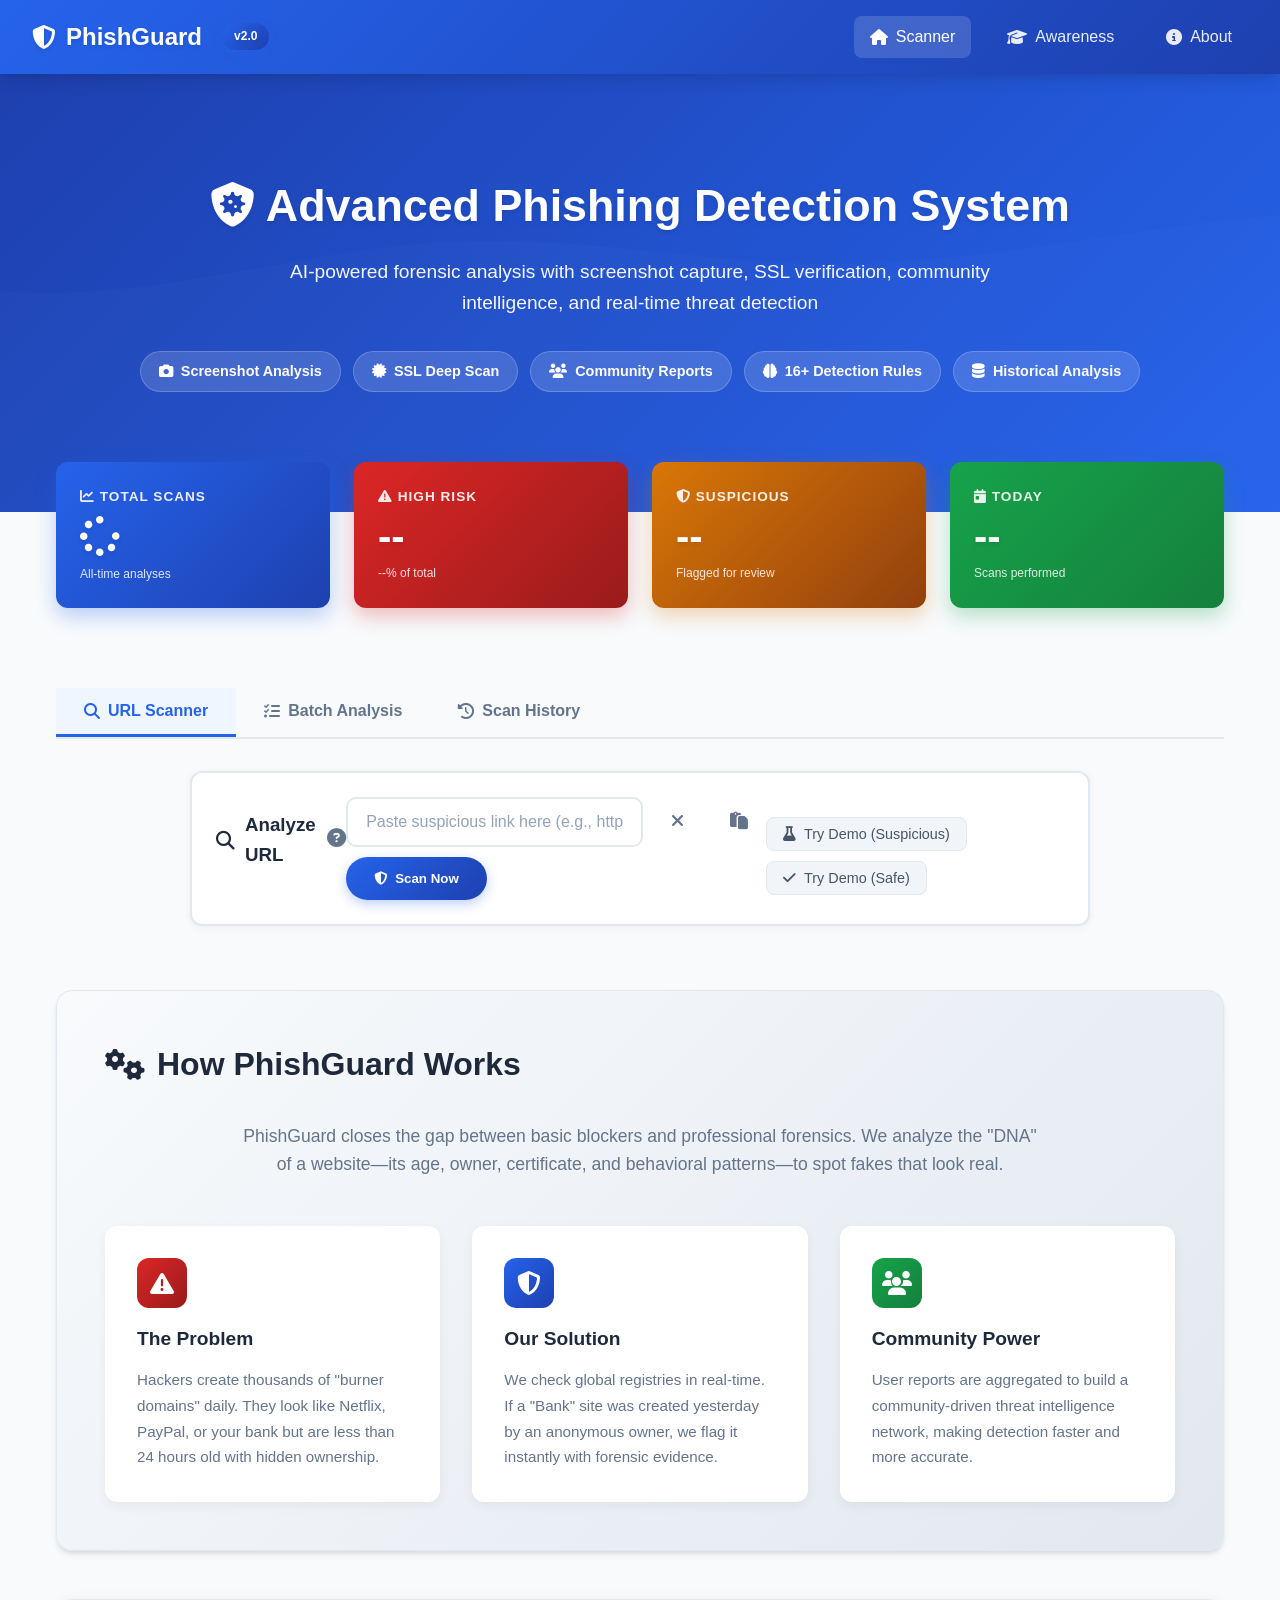
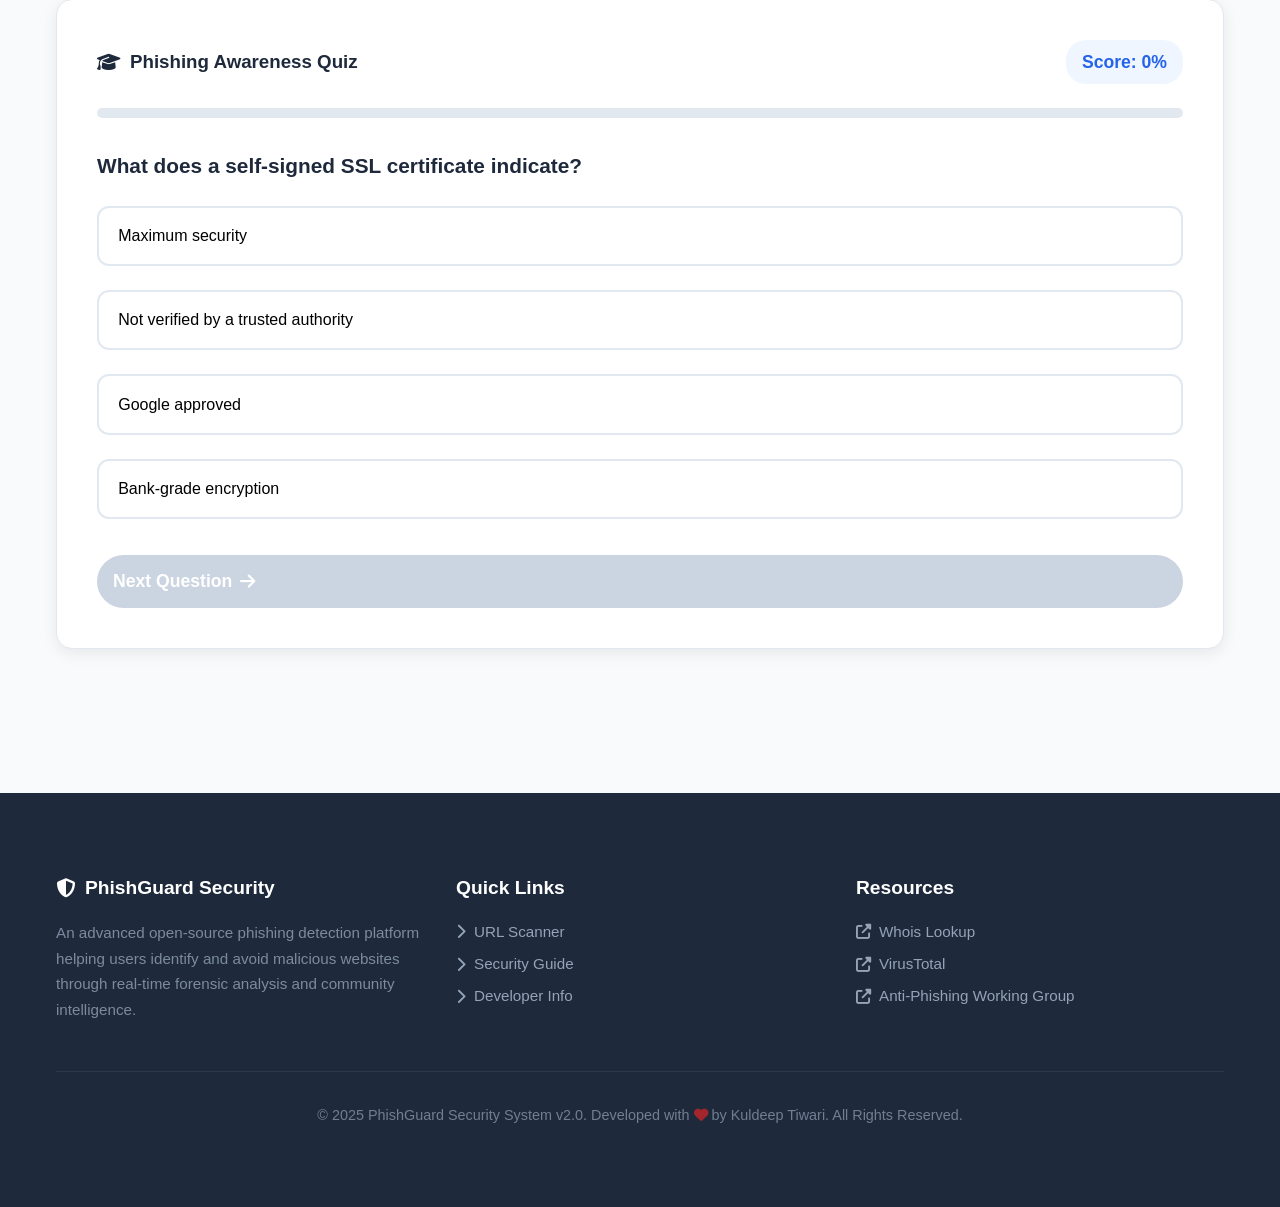
==== index.html @ d7ad83fe "Initial commit for Render deployment" ====
<!DOCTYPE html>
<html lang="en">
<head>
    <meta charset="UTF-8">
    <meta name="viewport" content="width=device-width, initial-scale=1.0">
    <title>PhishGuard - Advanced Phishing Detection System v2.0</title>
    <link rel="stylesheet" href="style.css">
    <link rel="stylesheet" href="https://cdnjs.cloudflare.com/ajax/libs/font-awesome/6.4.0/css/all.min.css">
    <style>
        /* Phase 2 Additional Styles */
        .version-badge {
            background: linear-gradient(135deg, #2563eb 0%, #1e40af 100%);
            color: white;
            padding: 4px 12px;
            border-radius: 20px;
            font-size: 0.75rem;
            font-weight: 600;
            margin-left: 10px;
            vertical-align: middle;
        }

        .stats-dashboard {
            display: grid;
            grid-template-columns: repeat(auto-fit, minmax(220px, 1fr));
            gap: 1.5rem;
            margin: -50px auto 3rem auto;
            max-width: 1200px;
            position: relative;
            z-index: 10;
        }

        .stat-card {
            background: linear-gradient(135deg, #2563eb 0%, #1e40af 100%);
            color: white;
            padding: 1.5rem;
            border-radius: 12px;
            box-shadow: 0 8px 20px rgba(37,99,235,0.3);
            transition: transform 0.3s ease, box-shadow 0.3s ease;
        }

        .stat-card:hover {
            transform: translateY(-5px);
            box-shadow: 0 12px 28px rgba(37,99,235,0.4);
        }

        .stat-card.danger {
            background: linear-gradient(135deg, #dc2626 0%, #991b1b 100%);
            box-shadow: 0 8px 20px rgba(220,38,38,0.3);
        }

        .stat-card.warning {
            background: linear-gradient(135deg, #d97706 0%, #92400e 100%);
            box-shadow: 0 8px 20px rgba(217,119,6,0.3);
        }

        .stat-card.success {
            background: linear-gradient(135deg, #16a34a 0%, #15803d 100%);
            box-shadow: 0 8px 20px rgba(22,163,74,0.3);
        }

        .stat-label {
            font-size: 0.85rem;
            opacity: 0.9;
            margin-bottom: 0.5rem;
            text-transform: uppercase;
            letter-spacing: 1px;
        }

        .stat-value {
            font-size: 2.5rem;
            font-weight: 800;
            line-height: 1;
            margin-bottom: 0.5rem;
        }

        .stat-subtitle {
            font-size: 0.75rem;
            opacity: 0.85;
        }

        .tabs-container {
            display: flex;
            gap: 0;
            margin-bottom: 2rem;
            border-bottom: 2px solid #e2e8f0;
            overflow-x: auto;
        }

        .tab-button {
            padding: 14px 28px;
            background: none;
            border: none;
            border-bottom: 3px solid transparent;
            color: #64748b;
            font-weight: 600;
            cursor: pointer;
            transition: all 0.2s ease;
            font-size: 1rem;
            white-space: nowrap;
        }

        .tab-button:hover {
            color: #2563eb;
            background: #f8fafc;
        }

        .tab-button.active {
            color: #2563eb;
            border-bottom-color: #2563eb;
            background: #eff6ff;
        }

        .tab-content {
            display: none;
            animation: fadeIn 0.3s ease;
        }

        .tab-content.active {
            display: block;
        }

        @keyframes fadeIn {
            from { opacity: 0; transform: translateY(10px); }
            to { opacity: 1; transform: translateY(0); }
        }

        .batch-section {
            background: #f8fafc;
            border: 2px dashed #cbd5e1;
            border-radius: 12px;
            padding: 2rem;
            margin-bottom: 2rem;
            transition: all 0.3s ease;
        }

        .batch-section:focus-within {
            border-color: #2563eb;
            background: white;
            box-shadow: 0 0 0 3px rgba(37,99,235,0.1);
        }

        .batch-textarea {
            width: 100%;
            min-height: 200px;
            padding: 15px;
            border: 1px solid #e2e8f0;
            border-radius: 8px;
            font-family: 'Courier New', monospace;
            font-size: 0.95rem;
            resize: vertical;
            transition: border-color 0.2s ease;
        }

        .batch-textarea:focus {
            outline: none;
            border-color: #2563eb;
        }

        .search-container {
            position: relative;
            margin-bottom: 1.5rem;
        }

        .search-icon {
            position: absolute;
            left: 18px;
            top: 50%;
            transform: translateY(-50%);
            color: #64748b;
            font-size: 1.1rem;
        }

        .search-input {
            width: 100%;
            padding: 14px 20px 14px 50px;
            border: 2px solid #e2e8f0;
            border-radius: 10px;
            font-size: 1rem;
            transition: all 0.2s ease;
        }

        .search-input:focus {
            outline: none;
            border-color: #2563eb;
            box-shadow: 0 0 0 3px rgba(37,99,235,0.1);
        }

        .feature-pills {
            display: flex;
            gap: 12px;
            flex-wrap: wrap;
            justify-content: center;
            margin: 1.5rem 0;
        }

        .feature-pill {
            background: rgba(255,255,255,0.15);
            backdrop-filter: blur(10px);
            color: white;
            padding: 8px 18px;
            border-radius: 25px;
            font-size: 0.9rem;
            font-weight: 600;
            display: flex;
            align-items: center;
            gap: 8px;
            transition: all 0.2s ease;
        }

        .feature-pill:hover {
            background: rgba(255,255,255,0.25);
            transform: translateY(-2px);
        }

        .quick-actions {
            display: flex;
            gap: 10px;
            flex-wrap: wrap;
            margin-top: 1rem;
        }

        .quick-action-btn {
            padding: 8px 16px;
            background: #f1f5f9;
            border: 1px solid #e2e8f0;
            border-radius: 8px;
            color: #475569;
            font-size: 0.9rem;
            cursor: pointer;
            transition: all 0.2s ease;
            display: flex;
            align-items: center;
            gap: 8px;
        }

        .quick-action-btn:hover {
            background: #e2e8f0;
            border-color: #cbd5e1;
            transform: translateY(-1px);
        }

        .history-filters {
            display: flex;
            gap: 10px;
            margin-bottom: 1.5rem;
            flex-wrap: wrap;
        }

        .filter-btn {
            padding: 8px 16px;
            background: white;
            border: 2px solid #e2e8f0;
            border-radius: 8px;
            color: #64748b;
            font-size: 0.9rem;
            font-weight: 600;
            cursor: pointer;
            transition: all 0.2s ease;
        }

        .filter-btn:hover {
            border-color: #2563eb;
            color: #2563eb;
        }

        .filter-btn.active {
            background: #2563eb;
            border-color: #2563eb;
            color: white;
        }

        .empty-state {
            text-align: center;
            padding: 4rem 2rem;
            color: #94a3b8;
        }

        .empty-state i {
            font-size: 4rem;
            margin-bottom: 1rem;
            opacity: 0.5;
        }

        .tooltip {
            position: relative;
            display: inline-block;
            cursor: help;
        }

        .tooltip .tooltiptext {
            visibility: hidden;
            background-color: #1e293b;
            color: white;
            text-align: center;
            border-radius: 8px;
            padding: 8px 12px;
            position: absolute;
            z-index: 1;
            bottom: 125%;
            left: 50%;
            transform: translateX(-50%);
            opacity: 0;
            transition: opacity 0.3s;
            font-size: 0.85rem;
            white-space: nowrap;
            box-shadow: 0 4px 12px rgba(0,0,0,0.15);
        }

        .tooltip:hover .tooltiptext {
            visibility: visible;
            opacity: 1;
        }

        @media (max-width: 768px) {
            .stats-dashboard {
                grid-template-columns: 1fr;
                margin-top: 0;
            }

            .tabs-container {
                gap: 0;
            }

            .tab-button {
                padding: 12px 16px;
                font-size: 0.9rem;
            }

            .stat-value {
                font-size: 2rem;
            }
        }
    </style>
</head>
<body>

    <!-- Navigation -->
    <nav class="navbar">
        <div class="logo">
            <i class="fas fa-shield-alt"></i> PhishGuard
            <span class="version-badge">v2.0</span>
        </div>
        <ul class="nav-links">
            <li><a href="#" class="active"><i class="fas fa-home"></i> Scanner</a></li>
            <li><a href="#awareness"><i class="fas fa-graduation-cap"></i> Awareness</a></li>
            <li><a href="#about"><i class="fas fa-info-circle"></i> About</a></li>
        </ul>
    </nav>

    <!-- Hero Section -->
    <header class="hero-section" style="background: linear-gradient(135deg, #1e40af 0%, #2563eb 100%); color: white; padding: 4rem 2rem; text-align: center;">
        <div class="container">
            <h1 style="font-size: 2.8rem; font-weight: 800; margin-bottom: 1rem; text-shadow: 0 2px 4px rgba(0,0,0,0.1);">
                <i class="fas fa-shield-virus"></i>
                Advanced Phishing Detection System
            </h1>
            <p style="font-size: 1.2rem; opacity: 0.95; margin-bottom: 2rem; max-width: 800px; margin-left: auto; margin-right: auto;">
                AI-powered forensic analysis with screenshot capture, SSL verification, 
                community intelligence, and real-time threat detection
            </p>
            
            <div class="feature-pills">
                <span class="feature-pill">
                    <i class="fas fa-camera"></i> Screenshot Analysis
                </span>
                <span class="feature-pill">
                    <i class="fas fa-certificate"></i> SSL Deep Scan
                </span>
                <span class="feature-pill">
                    <i class="fas fa-users"></i> Community Reports
                </span>
                <span class="feature-pill">
                    <i class="fas fa-brain"></i> 16+ Detection Rules
                </span>
                <span class="feature-pill">
                    <i class="fas fa-database"></i> Historical Analysis
                </span>
            </div>
        </div>
    </header>

    <!-- Statistics Dashboard -->
    <div class="stats-dashboard">
        <div class="stat-card">
            <div class="stat-label"><i class="fas fa-chart-line"></i> Total Scans</div>
            <div class="stat-value" id="totalScans">
                <i class="fas fa-spinner fa-spin"></i>
            </div>
            <div class="stat-subtitle">All-time analyses</div>
        </div>
        <div class="stat-card danger">
            <div class="stat-label"><i class="fas fa-exclamation-triangle"></i> High Risk</div>
            <div class="stat-value" id="highRiskCount">--</div>
            <div class="stat-subtitle" id="highRiskPercent">--% of total</div>
        </div>
        <div class="stat-card warning">
            <div class="stat-label"><i class="fas fa-shield-alt"></i> Suspicious</div>
            <div class="stat-value" id="suspiciousCount">--</div>
            <div class="stat-subtitle">Flagged for review</div>
        </div>
        <div class="stat-card success">
            <div class="stat-label"><i class="fas fa-calendar-day"></i> Today</div>
            <div class="stat-value" id="todayScans">--</div>
            <div class="stat-subtitle">Scans performed</div>
        </div>
    </div>

    <!-- Main Container -->
    <div class="container">

        <!-- Tabs Navigation -->
        <div class="tabs-container">
            <button class="tab-button active" onclick="switchTab('scanner')">
                <i class="fas fa-magnifying-glass"></i> URL Scanner
            </button>
            <button class="tab-button" onclick="switchTab('batch')">
                <i class="fas fa-list-check"></i> Batch Analysis
            </button>
            <button class="tab-button" onclick="switchTab('history')">
                <i class="fas fa-history"></i> Scan History
            </button>
        </div>

        <!-- Tab 1: URL Scanner -->
        <div id="scanner-tab" class="tab-content active">
            <div class="search-box" style="margin-bottom: 2rem; padding: 1.5rem; background: white; border-radius: 12px; box-shadow: 0 2px 8px rgba(0,0,0,0.05);">
                <div style="display: flex; justify-content: space-between; align-items: center; margin-bottom: 1rem;">
                    <h3 style="margin: 0; color: #1e293b; display: flex; align-items: center; gap: 10px;">
                        <i class="fas fa-search"></i> Analyze URL
                    </h3>
                    <div class="tooltip">
                        <i class="fas fa-question-circle" style="color: #64748b; font-size: 1.2rem;"></i>
                        <span class="tooltiptext">Enter any URL to check for phishing indicators</span>
                    </div>
                </div>

                <div style="display: flex; gap: 10px; align-items: stretch; flex-wrap: wrap;">
                    <input 
                        type="text" 
                        id="urlInput" 
                        placeholder="Paste suspicious link here (e.g., https://example.com)..." 
                        style="flex: 1; min-width: 250px; padding: 14px 18px; border: 2px solid #e2e8f0; border-radius: 10px; font-size: 1rem; transition: all 0.2s;"
                        onfocus="this.style.borderColor='#2563eb'; this.style.boxShadow='0 0 0 3px rgba(37,99,235,0.1)'"
                        onblur="this.style.borderColor='#e2e8f0'; this.style.boxShadow='none'"
                    >
                    <button class="icon-btn" onclick="clearInput()" title="Clear input" style="padding: 14px 18px;">
                        <i class="fas fa-times"></i>
                    </button>
                    <button class="icon-btn" onclick="pasteFromClipboard()" title="Paste from clipboard" style="padding: 14px 18px;">
                        <i class="fas fa-paste"></i>
                    </button>
                    <button class="primary-btn" onclick="analyzeURL()" style="padding: 14px 28px; font-weight: 600;">
                        <i class="fas fa-shield-alt"></i> Scan Now
                    </button>
                </div>

                <div class="quick-actions">
                    <button class="quick-action-btn" onclick="document.getElementById('urlInput').value='https://paypal-secure-login.com'; analyzeURL();">
                        <i class="fas fa-flask"></i> Try Demo (Suspicious)
                    </button>
                    <button class="quick-action-btn" onclick="document.getElementById('urlInput').value='https://google.com'; analyzeURL();">
                        <i class="fas fa-check"></i> Try Demo (Safe)
                    </button>
                </div>
            </div>

            <!-- Loading State -->
            <div id="loadingOverlay" class="hidden" style="text-align: center; margin: 3rem 0; padding: 3rem; background: #f8fafc; border-radius: 12px;">
                <i class="fas fa-spinner fa-spin" style="font-size: 3.5rem; color: #2563eb; margin-bottom: 1rem;"></i>
                <h3 style="color: #1e293b; margin-bottom: 0.5rem;">Running Forensic Analysis...</h3>
                <p style="color: #64748b;">Checking URL, SSL certificate, domain reputation, and more</p>
            </div>

            <!-- Results Container -->
            <div id="urlResults" class="hidden"></div>
        </div>

        <!-- Tab 2: Batch Analysis -->
        <div id="batch-tab" class="tab-content">
            <div class="batch-section">
                <h3 style="color: #1e293b; margin-bottom: 1rem; display: flex; align-items: center; gap: 10px;">
                    <i class="fas fa-list-check"></i> Batch URL Analysis
                    <span style="font-size: 0.8rem; color: #64748b; font-weight: normal;">(Max 10 URLs)</span>
                </h3>
                <p style="color: #64748b; margin-bottom: 1.5rem;">
                    Analyze multiple URLs at once. Enter one URL per line.
                </p>
                
                <textarea 
                    id="batchUrlInput" 
                    class="batch-textarea"
                    placeholder="Enter URLs, one per line:&#10;https://example1.com&#10;https://example2.com&#10;https://example3.com"
                ></textarea>

                <div style="display: flex; gap: 10px; margin-top: 1rem;">
                    <button class="primary-btn" id="analyzeBatchBtn" style="flex: 1;">
                        <i class="fas fa-rocket"></i> Analyze Batch
                    </button>
                    <button class="icon-btn" onclick="document.getElementById('batchUrlInput').value=''" style="padding: 14px 20px;">
                        <i class="fas fa-trash"></i>
                    </button>
                </div>
            </div>

            <!-- Batch Results -->
            <div id="batchResults" class="hidden"></div>
        </div>

        <!-- Tab 3: Scan History -->
        <div id="history-tab" class="tab-content">
            <section class="history-section">
                <div style="display: flex; justify-content: space-between; align-items: center; margin-bottom: 1.5rem; flex-wrap: wrap; gap: 1rem;">
                    <h3 style="margin: 0; color: #1e293b; display: flex; align-items: center; gap: 10px;">
                        <i class="fas fa-history"></i> Scan History
                    </h3>
                    <div class="search-container" style="flex: 1; max-width: 400px; margin: 0;">
                        <i class="fas fa-search search-icon"></i>
                        <input 
                            type="text" 
                            id="historySearch" 
                            class="search-input" 
                            placeholder="Search by URL or domain..."
                            onkeyup="if(event.key==='Enter') searchHistory()"
                        >
                    </div>
                </div>

                <div class="history-filters">
                    <button class="filter-btn active" onclick="filterHistory('all')">
                        <i class="fas fa-globe"></i> All
                    </button>
                    <button class="filter-btn" onclick="filterHistory('HIGH')">
                        <i class="fas fa-ban"></i> High Risk
                    </button>
                    <button class="filter-btn" onclick="filterHistory('SUSPICIOUS')">
                        <i class="fas fa-exclamation-triangle"></i> Suspicious
                    </button>
                    <button class="filter-btn" onclick="filterHistory('LOW')">
                        <i class="fas fa-check-circle"></i> Safe
                    </button>
                </div>

                <div class="table-wrapper">
                    <table style="width: 100%; border-collapse: collapse; background: white; border-radius: 12px; overflow: hidden; box-shadow: 0 2px 8px rgba(0,0,0,0.05);">
                        <thead>
                            <tr style="background: #f8fafc; text-align: left; color: #475569; border-bottom: 2px solid #e2e8f0;">
                                <th style="padding: 1rem; font-weight: 600; text-transform: uppercase; font-size: 0.85rem; letter-spacing: 0.5px;">
                                    <i class="fas fa-calendar"></i> Date
                                </th>
                                <th style="padding: 1rem; font-weight: 600; text-transform: uppercase; font-size: 0.85rem; letter-spacing: 0.5px;">
                                    <i class="fas fa-link"></i> Target URL
                                </th>
                                <th style="padding: 1rem; font-weight: 600; text-transform: uppercase; font-size: 0.85rem; letter-spacing: 0.5px;">
                                    <i class="fas fa-shield-alt"></i> Risk Level
                                </th>
                                <th style="padding: 1rem; font-weight: 600; text-transform: uppercase; font-size: 0.85rem; letter-spacing: 0.5px;">
                                    <i class="fas fa-chart-bar"></i> Score
                                </th>
                            </tr>
                        </thead>
                        <tbody id="historyTableBody">
                            <!-- Populated by JavaScript -->
                        </tbody>
                    </table>
                    <div id="noHistoryMessage" class="empty-state" style="display: none;">
                        <i class="fas fa-inbox"></i>
                        <h3 style="color: #64748b; margin-top: 1rem;">No scan history yet</h3>
                        <p>Start analyzing URLs to build your scan history</p>
                    </div>
                </div>
            </section>
        </div>

        <!-- How It Works Section -->
        <section class="project-info" id="awareness" style="margin-top: 4rem; padding: 3rem; background: linear-gradient(135deg, #f8fafc 0%, #e2e8f0 100%); border-radius: 16px;">
            <h2 style="text-align: center; color: #1e293b; margin-bottom: 2rem; font-size: 2rem;">
                <i class="fas fa-cogs"></i> How PhishGuard Works
            </h2>
            <p style="text-align: center; color: #64748b; max-width: 800px; margin: 0 auto 3rem auto; font-size: 1.1rem;">
                PhishGuard closes the gap between basic blockers and professional forensics.
                We analyze the "DNA" of a website—its age, owner, certificate, and behavioral patterns—to spot fakes that look real.
            </p>

            <div class="info-grid" style="display: grid; grid-template-columns: repeat(auto-fit, minmax(280px, 1fr)); gap: 2rem; text-align: left;">
                <div style="background: white; padding: 2rem; border-radius: 12px; box-shadow: 0 4px 12px rgba(0,0,0,0.05);">
                    <div style="width: 50px; height: 50px; background: linear-gradient(135deg, #dc2626 0%, #991b1b 100%); border-radius: 12px; display: flex; align-items: center; justify-content: center; margin-bottom: 1rem;">
                        <i class="fas fa-exclamation-triangle" style="color: white; font-size: 1.5rem;"></i>
                    </div>
                    <h4 style="color: #1e293b; margin-bottom: 0.75rem; font-size: 1.2rem;">The Problem</h4>
                    <p style="font-size: 0.95rem; color: #64748b; line-height: 1.7;">
                        Hackers create thousands of "burner domains" daily. They look like Netflix, PayPal, or your bank but are less than 24 hours old with hidden ownership.
                    </p>
                </div>

                <div style="background: white; padding: 2rem; border-radius: 12px; box-shadow: 0 4px 12px rgba(0,0,0,0.05);">
                    <div style="width: 50px; height: 50px; background: linear-gradient(135deg, #2563eb 0%, #1e40af 100%); border-radius: 12px; display: flex; align-items: center; justify-content: center; margin-bottom: 1rem;">
                        <i class="fas fa-shield-alt" style="color: white; font-size: 1.5rem;"></i>
                    </div>
                    <h4 style="color: #1e293b; margin-bottom: 0.75rem; font-size: 1.2rem;">Our Solution</h4>
                    <p style="font-size: 0.95rem; color: #64748b; line-height: 1.7;">
                        We check global registries in real-time. If a "Bank" site was created yesterday by an anonymous owner, we flag it instantly with forensic evidence.
                    </p>
                </div>

                <div style="background: white; padding: 2rem; border-radius: 12px; box-shadow: 0 4px 12px rgba(0,0,0,0.05);">
                    <div style="width: 50px; height: 50px; background: linear-gradient(135deg, #16a34a 0%, #15803d 100%); border-radius: 12px; display: flex; align-items: center; justify-content: center; margin-bottom: 1rem;">
                        <i class="fas fa-users" style="color: white; font-size: 1.5rem;"></i>
                    </div>
                    <h4 style="color: #1e293b; margin-bottom: 0.75rem; font-size: 1.2rem;">Community Power</h4>
                    <p style="font-size: 0.95rem; color: #64748b; line-height: 1.7;">
                        User reports are aggregated to build a community-driven threat intelligence network, making detection faster and more accurate.
                    </p>
                </div>
            </div>
        </section>

        <!-- Quiz Section -->
        <div id="quizContainer" class="quiz-section" style="margin-top: 3rem; background: white; padding: 2.5rem; border-radius: 16px; box-shadow: 0 4px 16px rgba(0,0,0,0.08);">
            <div style="display: flex; justify-content: space-between; align-items: center; margin-bottom: 1.5rem; flex-wrap: wrap; gap: 1rem;">
                <h3 style="margin: 0; color: #1e293b; display: flex; align-items: center; gap: 10px;">
                    <i class="fas fa-graduation-cap"></i> Phishing Awareness Quiz
                </h3>
                <span style="font-size: 1.1rem; font-weight: bold; color: #2563eb; padding: 8px 16px; background: #eff6ff; border-radius: 20px;">
                    Score: <span id="quizScore">0</span>%
                </span>
            </div>

            <div style="background: #e2e8f0; height: 10px; border-radius: 5px; margin-bottom: 2rem; overflow: hidden;">
                <div id="progressBar" style="width: 0%; height: 100%; background: linear-gradient(90deg, #2563eb 0%, #1e40af 100%); border-radius: 5px; transition: width 0.4s ease;"></div>
            </div>

            <h4 id="questionText" style="font-size: 1.3rem; margin-bottom: 1.5rem; color: #1e293b; line-height: 1.5;">Question loading...</h4>
            <div id="optionsContainer" style="display: flex; flex-direction: column; gap: 12px;"></div>
            
            <button id="nextBtn" class="primary-btn" onclick="nextQuestion()" disabled style="width: 100%; margin-top: 1.5rem; padding: 16px; font-size: 1.1rem; font-weight: 600;">
                Next Question <i class="fas fa-arrow-right"></i>
            </button>
        </div>

        <!-- Quiz Results -->
        <div id="quizResults" class="hidden quiz-section" style="text-align: center; padding: 4rem 2rem; margin-top: 3rem; background: white; border-radius: 16px; box-shadow: 0 4px 16px rgba(0,0,0,0.08);">
            <i class="fas fa-trophy" style="font-size: 5rem; color: #ca8a04; margin-bottom: 1.5rem; animation: bounce 1s;"></i>
            <h2 style="margin-bottom: 1rem; color: #1e293b; font-size: 2rem;">Assessment Complete!</h2>
            <p id="scoreMessage" style="color: #64748b; font-size: 1.2rem; margin-bottom: 2rem; max-width: 600px; margin-left: auto; margin-right: auto;"></p>
            <h1 style="font-size: 4rem; font-weight: 800; color: #2563eb; margin-bottom: 2rem;">
                <span id="scoreDisplay">0%</span>
            </h1>
            <button class="primary-btn" onclick="restartQuiz()" style="padding: 16px 32px; font-size: 1.1rem;">
                <i class="fas fa-redo"></i> Retake Quiz
            </button>
        </div>

    </div>

    <!-- Footer -->
    <footer class="main-footer" id="about" style="margin-top: 5rem; background: #1e293b; color: white; padding: 3rem 0;">
        <div class="container">
            <div class="footer-content" style="display: grid; grid-template-columns: repeat(auto-fit, minmax(250px, 1fr)); gap: 2rem; margin-bottom: 2rem;">
                <div class="footer-col">
                    <h3 style="margin-bottom: 1rem; display: flex; align-items: center; gap: 10px;">
                        <i class="fas fa-shield-alt"></i> PhishGuard Security
                    </h3>
                    <p style="color: #94a3b8; line-height: 1.7;">
                        An advanced open-source phishing detection platform helping users identify and avoid malicious websites through real-time forensic analysis and community intelligence.
                    </p>
                </div>
                <div class="footer-col">
                    <h3 style="margin-bottom: 1rem;">Quick Links</h3>
                    <ul class="footer-links" style="list-style: none; padding: 0;">
                        <li style="margin-bottom: 0.5rem;"><a href="#" style="color: #94a3b8; text-decoration: none;"><i class="fas fa-chevron-right"></i> URL Scanner</a></li>
                        <li style="margin-bottom: 0.5rem;"><a href="#awareness" style="color: #94a3b8; text-decoration: none;"><i class="fas fa-chevron-right"></i> Security Guide</a></li>
                        <li style="margin-bottom: 0.5rem;"><a href="#about" style="color: #94a3b8; text-decoration: none;"><i class="fas fa-chevron-right"></i> Developer Info</a></li>
                    </ul>
                </div>
                <div class="footer-col">
                    <h3 style="margin-bottom: 1rem;">Resources</h3>
                    <ul class="footer-links" style="list-style: none; padding: 0;">
                        <li style="margin-bottom: 0.5rem;"><a href="https://whois.whoisxmlapi.com/" target="_blank" style="color: #94a3b8; text-decoration: none;"><i class="fas fa-external-link-alt"></i> Whois Lookup</a></li>
                        <li style="margin-bottom: 0.5rem;"><a href="https://www.virustotal.com/" target="_blank" style="color: #94a3b8; text-decoration: none;"><i class="fas fa-external-link-alt"></i> VirusTotal</a></li>
                        <li style="margin-bottom: 0.5rem;"><a href="https://apwg.org/" target="_blank" style="color: #94a3b8; text-decoration: none;"><i class="fas fa-external-link-alt"></i> Anti-Phishing Working Group</a></li>
                    </ul>
                </div>
            </div>
            <div class="footer-bottom" style="padding-top: 2rem; border-top: 1px solid #334155; text-align: center; color: #94a3b8;">
                <p>&copy; 2025 PhishGuard Security System v2.0. Developed with <i class="fas fa-heart" style="color: #dc2626;"></i> by Kuldeep Tiwari. All Rights Reserved.</p>
            </div>
        </div>
    </footer>

    <script src="script.js"></script>
    <script>
        // Tab switching function
        function switchTab(tabName) {
            // Hide all tabs
            document.querySelectorAll('.tab-content').forEach(tab => {
                tab.classList.remove('active');
            });
            
            // Remove active class from all buttons
            document.querySelectorAll('.tab-button').forEach(btn => {
                btn.classList.remove('active');
            });
            
            // Show selected tab
            document.getElementById(tabName + '-tab').classList.add('active');
            
            // Add active class to clicked button
            event.target.closest('.tab-button').classList.add('active');
        }

        // Filter history function
        function filterHistory(level) {
            // Update button states
            document.querySelectorAll('.filter-btn').forEach(btn => {
                btn.classList.remove('active');
            });
            event.target.classList.add('active');
            
            // Reload history with filter
            if (level === 'all') {
                loadHistory();
            } else {
                loadHistoryFiltered(level);
            }
        }

        async function loadHistoryFiltered(riskLevel) {
            try {
                const response = await fetch(`/api/history?risk_level=${riskLevel}&limit=20`);
                if (!response.ok) return;
                
                const history = await response.json();
                const tbody = document.getElementById('historyTableBody');
                const noMsg = document.getElementById('noHistoryMessage');
                
                if(!tbody) return;
                tbody.innerHTML = '';
                
                if (!history || history.length === 0) { 
                    if(noMsg) noMsg.style.display = 'block'; 
                    return; 
                }
                
                if(noMsg) noMsg.style.display = 'none';
                
                history.forEach(entry => {
                    const row = document.createElement('tr');
                    row.style.cursor = 'pointer';
                    row.style.transition = 'background 0.2s';
                    row.onmouseover = () => row.style.background = '#f8fafc';
                    row.onmouseout = () => row.style.background = 'white';
                    
                    const theme = getTheme(entry.risk_level);
                    const safeUrl = (entry.url || 'Unknown').substring(0, 40);
                    
                    row.innerHTML = `
                        <td style="padding:1rem; border-bottom:1px solid #e2e8f0;">
                            <div style="font-size:0.85rem; color:#64748b;">${entry.date}</div>
                        </td>
                        <td style="padding:1rem; border-bottom:1px solid #e2e8f0;">
                            <div style="color:#2563eb; font-weight:500;">${safeUrl}...</div>
                            <div style="font-size:0.8rem; color:#64748b; margin-top:0.25rem;">${entry.context || ''}</div>
                        </td>
                        <td style="padding:1rem; border-bottom:1px solid #e2e8f0;">
                            <span style="background:${theme.bg}; color:${theme.color}; padding:4px 12px; border-radius:20px; font-size:0.85rem; font-weight:600; white-space:nowrap;">
                                ${entry.risk_level}
                            </span>
                        </td>
                        <td style="padding:1rem; border-bottom:1px solid #e2e8f0;">
                            <div style="display:flex; align-items:center; gap:0.5rem;">
                                <div style="flex:1; background:#f1f5f9; border-radius:10px; height:8px; overflow:hidden;">
                                    <div style="background:${theme.color}; height:100%; width:${entry.risk_score}%; transition:width 0.3s;"></div>
                                </div>
                                <span style="font-weight:600; color:#1e293b; min-width:40px;">${entry.risk_score}</span>
                            </div>
                        </td>
                    `;
                    
                    row.onclick = () => viewScanDetails(entry.id || entry.history_id);
                    tbody.appendChild(row);
                });
            } catch(e) { 
                console.error("History Filter Error", e); 
            }
        }

        // Load stats on page load
        async function loadStatisticsDisplay() {
            try {
                const response = await fetch('/api/stats');
                if (!response.ok) return;
                
                const stats = await response.json();
                
                document.getElementById('totalScans').textContent = stats.total_scans || 0;
                document.getElementById('highRiskCount').textContent = stats.by_risk_level?.HIGH || 0;
                document.getElementById('highRiskPercent').textContent = `${stats.high_risk_percentage || 0}% of total`;
                document.getElementById('suspiciousCount').textContent = stats.by_risk_level?.SUSPICIOUS || 0;
                document.getElementById('todayScans').textContent = stats.today_scans || 0;
                
            } catch (error) {
                console.error('Stats loading error:', error);
            }
        }

        // Load stats when page loads
        document.addEventListener('DOMContentLoaded', function() {
            loadStatisticsDisplay();
        });
    </script>
</body>
</html>
---- style.css ----
/* --- RESET & VARIABLES --- */
:root {
    --primary-color: #2563eb;       /* Royal Blue */
    --primary-dark: #1e40af;
    --secondary-color: #10b981;     /* Green (Safe) */
    --danger-color: #ef4444;        /* Red (Risk) */
    --warning-color: #f59e0b;       /* Orange (Medium) */
    --text-dark: #1e293b;
    --text-light: #64748b;
    --bg-light: #f8fafc;
    --white: #ffffff;
    --shadow: 0 4px 6px -1px rgba(0, 0, 0, 0.1), 0 2px 4px -1px rgba(0, 0, 0, 0.06);
    --shadow-lg: 0 10px 15px -3px rgba(0, 0, 0, 0.1), 0 4px 6px -2px rgba(0, 0, 0, 0.05);
    --shadow-xl: 0 20px 25px -5px rgba(0, 0, 0, 0.1), 0 10px 10px -5px rgba(0, 0, 0, 0.04);
}

* {
    margin: 0;
    padding: 0;
    box-sizing: border-box;
    font-family: 'Segoe UI', Tahoma, Geneva, Verdana, sans-serif;
}

body {
    background-color: var(--bg-light);
    color: var(--text-dark);
    line-height: 1.6;
    overflow-x: hidden;
}

.container {
    max-width: 1200px;
    margin: 0 auto;
    padding: 2rem 1rem;
}

.hidden {
    display: none !important;
}

/* --- ANIMATIONS --- */
@keyframes fadeIn {
    from {
        opacity: 0;
        transform: translateY(20px);
    }
    to {
        opacity: 1;
        transform: translateY(0);
    }
}

@keyframes slideIn {
    from {
        transform: translateX(100%);
        opacity: 0;
    }
    to {
        transform: translateX(0);
        opacity: 1;
    }
}

@keyframes slideOut {
    from {
        transform: translateX(0);
        opacity: 1;
    }
    to {
        transform: translateX(100%);
        opacity: 0;
    }
}

@keyframes bounce {
    0%, 20%, 50%, 80%, 100% {
        transform: translateY(0);
    }
    40% {
        transform: translateY(-20px);
    }
    60% {
        transform: translateY(-10px);
    }
}

@keyframes pulse {
    0%, 100% {
        opacity: 1;
    }
    50% {
        opacity: 0.5;
    }
}

@keyframes spin {
    0% {
        transform: rotate(0deg);
    }
    100% {
        transform: rotate(360deg);
    }
}

/* --- NAVBAR --- */
.navbar {
    background: linear-gradient(135deg, var(--primary-color) 0%, var(--primary-dark) 100%);
    color: var(--white);
    padding: 1rem 2rem;
    display: flex;
    justify-content: space-between;
    align-items: center;
    box-shadow: var(--shadow-lg);
    position: sticky;
    top: 0;
    z-index: 1000;
    backdrop-filter: blur(10px);
}

.navbar .logo {
    font-size: 1.5rem;
    font-weight: bold;
    display: flex;
    align-items: center;
    gap: 10px;
    text-shadow: 0 2px 4px rgba(0, 0, 0, 0.1);
}

.nav-links {
    list-style: none;
    display: flex;
    gap: 20px;
}

.nav-links a {
    color: rgba(255, 255, 255, 0.9);
    text-decoration: none;
    font-weight: 500;
    transition: all 0.3s ease;
    padding: 8px 16px;
    border-radius: 8px;
    display: flex;
    align-items: center;
    gap: 8px;
}

.nav-links a:hover, .nav-links a.active {
    color: var(--white);
    background: rgba(255, 255, 255, 0.15);
}

/* --- HERO SECTION --- */
.hero-section {
    text-align: center;
    padding: 4rem 2rem;
    background: linear-gradient(135deg, #1e40af 0%, #2563eb 100%);
    color: white;
    position: relative;
    overflow: hidden;
}

.hero-section::before {
    content: '';
    position: absolute;
    top: 0;
    left: 0;
    right: 0;
    bottom: 0;
    background: url('data:image/svg+xml,<svg xmlns="http://www.w3.org/2000/svg" viewBox="0 0 1440 320"><path fill="rgba(255,255,255,0.05)" d="M0,96L48,112C96,128,192,160,288,160C384,160,480,128,576,122.7C672,117,768,139,864,138.7C960,139,1056,117,1152,106.7C1248,96,1344,96,1392,96L1440,96L1440,320L1392,320C1344,320,1248,320,1152,320C1056,320,960,320,864,320C768,320,672,320,576,320C480,320,384,320,288,320C192,320,96,320,48,320L0,320Z"></path></svg>') no-repeat bottom;
    background-size: cover;
    opacity: 0.3;
}

.hero-section > * {
    position: relative;
    z-index: 1;
}

.hero-section h1 {
    font-size: 2.8rem;
    margin-bottom: 1rem;
    text-shadow: 0 2px 8px rgba(0, 0, 0, 0.2);
    animation: fadeIn 0.8s ease;
}

.small-hero {
    padding: 2rem 1rem;
}

/* --- SEARCH BOX --- */
.search-box {
    background: var(--white);
    padding: 12px;
    border-radius: 50px;
    box-shadow: var(--shadow-lg);
    display: flex;
    align-items: center;
    max-width: 900px;
    margin: 0 auto 2rem auto;
    border: 2px solid #e2e8f0;
    transition: all 0.3s ease;
}

.search-box:focus-within {
    border-color: var(--primary-color);
    box-shadow: 0 0 0 4px rgba(37, 99, 235, 0.1), var(--shadow-lg);
}

.search-box input {
    flex: 1;
    border: none;
    padding: 12px 20px;
    font-size: 1rem;
    outline: none;
    border-radius: 50px;
    background: transparent;
}

.search-box input::placeholder {
    color: #94a3b8;
}

.icon-btn {
    background: none;
    border: none;
    color: var(--text-light);
    cursor: pointer;
    font-size: 1.1rem;
    padding: 10px;
    transition: all 0.3s ease;
    border-radius: 50%;
}

.icon-btn:hover {
    color: var(--primary-color);
    background: #f1f5f9;
    transform: scale(1.1);
}

.primary-btn {
    background: linear-gradient(135deg, var(--primary-color) 0%, var(--primary-dark) 100%);
    color: var(--white);
    border: none;
    padding: 12px 28px;
    border-radius: 30px;
    font-weight: 600;
    cursor: pointer;
    transition: all 0.3s ease;
    white-space: nowrap;
    box-shadow: 0 4px 12px rgba(37, 99, 235, 0.3);
    display: inline-flex;
    align-items: center;
    gap: 8px;
}

.primary-btn:hover {
    background: linear-gradient(135deg, var(--primary-dark) 0%, #1e3a8a 100%);
    transform: translateY(-2px);
    box-shadow: 0 6px 16px rgba(37, 99, 235, 0.4);
}

.primary-btn:active {
    transform: translateY(0);
}

.primary-btn:disabled {
    background: #cbd5e1;
    cursor: not-allowed;
    box-shadow: none;
    transform: none;
}

/* --- CONTENT CARDS --- */
.content-card, .project-info, .history-section, .quiz-section {
    background: var(--white);
    padding: 2.5rem;
    border-radius: 16px;
    box-shadow: var(--shadow);
    border: 1px solid #e2e8f0;
    margin-bottom: 2rem;
    animation: fadeIn 0.5s ease;
    transition: all 0.3s ease;
}

.content-card:hover {
    box-shadow: var(--shadow-lg);
    transform: translateY(-2px);
}

.project-info h2, .content-card h2 {
    color: var(--text-dark);
    margin-bottom: 1rem;
    font-size: 1.8rem;
    display: flex;
    align-items: center;
    gap: 12px;
    font-weight: 700;
}

/* --- STATISTICS CARDS --- */
.stats-dashboard {
    display: grid;
    grid-template-columns: repeat(auto-fit, minmax(220px, 1fr));
    gap: 1.5rem;
    margin: -50px auto 3rem auto;
    max-width: 1200px;
    position: relative;
    z-index: 10;
    padding: 0 1rem;
}

.stat-card {
    background: linear-gradient(135deg, var(--primary-color) 0%, var(--primary-dark) 100%);
    color: white;
    padding: 1.5rem;
    border-radius: 16px;
    box-shadow: 0 8px 20px rgba(37, 99, 235, 0.3);
    transition: all 0.3s ease;
    animation: fadeIn 0.6s ease;
}

.stat-card:hover {
    transform: translateY(-8px);
    box-shadow: 0 12px 28px rgba(37, 99, 235, 0.4);
}

.stat-card.danger {
    background: linear-gradient(135deg, #dc2626 0%, #991b1b 100%);
    box-shadow: 0 8px 20px rgba(220, 38, 38, 0.3);
}

.stat-card.danger:hover {
    box-shadow: 0 12px 28px rgba(220, 38, 38, 0.4);
}

.stat-card.warning {
    background: linear-gradient(135deg, #d97706 0%, #92400e 100%);
    box-shadow: 0 8px 20px rgba(217, 119, 6, 0.3);
}

.stat-card.warning:hover {
    box-shadow: 0 12px 28px rgba(217, 119, 6, 0.4);
}

.stat-card.success {
    background: linear-gradient(135deg, #16a34a 0%, #15803d 100%);
    box-shadow: 0 8px 20px rgba(22, 163, 74, 0.3);
}

.stat-card.success:hover {
    box-shadow: 0 12px 28px rgba(22, 163, 74, 0.4);
}

.stat-label {
    font-size: 0.85rem;
    opacity: 0.9;
    margin-bottom: 0.5rem;
    text-transform: uppercase;
    letter-spacing: 1px;
    font-weight: 600;
}

.stat-value {
    font-size: 2.5rem;
    font-weight: 800;
    line-height: 1;
    margin-bottom: 0.5rem;
    text-shadow: 0 2px 4px rgba(0, 0, 0, 0.1);
}

.stat-subtitle {
    font-size: 0.75rem;
    opacity: 0.85;
}

/* --- TABS --- */
.tabs-container {
    display: flex;
    gap: 0;
    margin-bottom: 2rem;
    border-bottom: 2px solid #e2e8f0;
    overflow-x: auto;
    scrollbar-width: none;
}

.tabs-container::-webkit-scrollbar {
    display: none;
}

.tab-button {
    padding: 14px 28px;
    background: none;
    border: none;
    border-bottom: 3px solid transparent;
    color: #64748b;
    font-weight: 600;
    cursor: pointer;
    transition: all 0.2s ease;
    font-size: 1rem;
    white-space: nowrap;
    display: flex;
    align-items: center;
    gap: 8px;
}

.tab-button:hover {
    color: var(--primary-color);
    background: #f8fafc;
}

.tab-button.active {
    color: var(--primary-color);
    border-bottom-color: var(--primary-color);
    background: #eff6ff;
}

.tab-content {
    display: none;
    animation: fadeIn 0.3s ease;
}

.tab-content.active {
    display: block;
}

/* --- BATCH ANALYSIS --- */
.batch-section {
    background: #f8fafc;
    border: 2px dashed #cbd5e1;
    border-radius: 16px;
    padding: 2rem;
    margin-bottom: 2rem;
    transition: all 0.3s ease;
}

.batch-section:focus-within {
    border-color: var(--primary-color);
    background: white;
    box-shadow: 0 0 0 4px rgba(37, 99, 235, 0.1);
}

.batch-textarea {
    width: 100%;
    min-height: 200px;
    padding: 16px;
    border: 1px solid #e2e8f0;
    border-radius: 12px;
    font-family: 'Courier New', monospace;
    font-size: 0.95rem;
    resize: vertical;
    transition: all 0.2s ease;
    background: white;
}

.batch-textarea:focus {
    outline: none;
    border-color: var(--primary-color);
    box-shadow: 0 0 0 3px rgba(37, 99, 235, 0.1);
}

/* --- SEARCH & FILTERS --- */
.search-container {
    position: relative;
    margin-bottom: 1.5rem;
}

.search-icon {
    position: absolute;
    left: 18px;
    top: 50%;
    transform: translateY(-50%);
    color: #64748b;
    font-size: 1.1rem;
    pointer-events: none;
}

.search-input {
    width: 100%;
    padding: 14px 20px 14px 50px;
    border: 2px solid #e2e8f0;
    border-radius: 12px;
    font-size: 1rem;
    transition: all 0.2s ease;
}

.search-input:focus {
    outline: none;
    border-color: var(--primary-color);
    box-shadow: 0 0 0 3px rgba(37, 99, 235, 0.1);
}

.history-filters {
    display: flex;
    gap: 10px;
    margin-bottom: 1.5rem;
    flex-wrap: wrap;
}

.filter-btn {
    padding: 10px 18px;
    background: white;
    border: 2px solid #e2e8f0;
    border-radius: 10px;
    color: #64748b;
    font-size: 0.9rem;
    font-weight: 600;
    cursor: pointer;
    transition: all 0.2s ease;
    display: flex;
    align-items: center;
    gap: 8px;
}

.filter-btn:hover {
    border-color: var(--primary-color);
    color: var(--primary-color);
    background: #eff6ff;
}

.filter-btn.active {
    background: var(--primary-color);
    border-color: var(--primary-color);
    color: white;
    box-shadow: 0 4px 12px rgba(37, 99, 235, 0.3);
}

/* --- QUICK ACTIONS --- */
.quick-actions {
    display: flex;
    gap: 10px;
    flex-wrap: wrap;
    margin-top: 1rem;
}

.quick-action-btn {
    padding: 8px 16px;
    background: #f1f5f9;
    border: 1px solid #e2e8f0;
    border-radius: 10px;
    color: #475569;
    font-size: 0.9rem;
    cursor: pointer;
    transition: all 0.2s ease;
    display: flex;
    align-items: center;
    gap: 8px;
    font-weight: 500;
}

.quick-action-btn:hover {
    background: #e2e8f0;
    border-color: #cbd5e1;
    transform: translateY(-2px);
    box-shadow: 0 2px 8px rgba(0, 0, 0, 0.1);
}

/* --- INFO GRID (How It Works) --- */
.info-grid {
    display: grid;
    grid-template-columns: repeat(auto-fit, minmax(280px, 1fr));
    gap: 2rem;
    margin-top: 2rem;
}

.info-card {
    padding: 2rem;
    border-radius: 16px;
    background: white;
    border: 1px solid #e2e8f0;
    transition: all 0.3s ease;
    box-shadow: 0 2px 8px rgba(0, 0, 0, 0.05);
}

.info-card:hover {
    transform: translateY(-8px);
    box-shadow: var(--shadow-xl);
    border-color: var(--primary-color);
}

.info-card h4 {
    margin-bottom: 0.75rem;
    color: var(--text-dark);
    font-size: 1.2rem;
    font-weight: 700;
}

.icon-box {
    font-size: 2.5rem;
    color: var(--primary-color);
    margin-bottom: 1rem;
}

/* --- FEATURE PILLS --- */
.feature-pills {
    display: flex;
    gap: 12px;
    flex-wrap: wrap;
    justify-content: center;
    margin: 1.5rem 0;
}

.feature-pill {
    background: rgba(255, 255, 255, 0.15);
    backdrop-filter: blur(10px);
    color: white;
    padding: 8px 18px;
    border-radius: 25px;
    font-size: 0.9rem;
    font-weight: 600;
    display: flex;
    align-items: center;
    gap: 8px;
    transition: all 0.2s ease;
    border: 1px solid rgba(255, 255, 255, 0.2);
}

.feature-pill:hover {
    background: rgba(255, 255, 255, 0.25);
    transform: translateY(-2px);
    box-shadow: 0 4px 12px rgba(0, 0, 0, 0.15);
}

/* --- RECENT SCANS TABLE --- */
.table-wrapper {
    overflow-x: auto;
    margin-top: 1.5rem;
    border-radius: 12px;
    box-shadow: 0 2px 8px rgba(0, 0, 0, 0.05);
}

table {
    width: 100%;
    border-collapse: collapse;
    background: white;
}

th {
    text-align: left;
    padding: 1rem;
    background: #f8fafc;
    color: #475569;
    font-size: 0.85rem;
    text-transform: uppercase;
    font-weight: 600;
    letter-spacing: 0.5px;
    border-bottom: 2px solid #e2e8f0;
}

td {
    padding: 1rem;
    border-bottom: 1px solid #e2e8f0;
    color: var(--text-dark);
    transition: background 0.2s ease;
}

tr:hover td {
    background: #f8fafc;
}

tr:last-child td {
    border-bottom: none;
}

/* --- EMPTY STATES --- */
.empty-state {
    text-align: center;
    padding: 4rem 2rem;
    color: #94a3b8;
}

.empty-state i {
    font-size: 4rem;
    margin-bottom: 1rem;
    opacity: 0.5;
}

.empty-state h3 {
    color: #64748b;
    margin-bottom: 0.5rem;
}

/* --- QUIZ SECTION --- */
.option-button {
    display: block;
    width: 100%;
    padding: 1.2rem;
    margin-bottom: 0.75rem;
    border: 2px solid #e2e8f0;
    background: var(--white);
    border-radius: 12px;
    cursor: pointer;
    text-align: left;
    font-size: 1rem;
    transition: all 0.2s ease;
    font-weight: 500;
}

.option-button:hover {
    background: #f8fafc;
    border-color: var(--primary-color);
    transform: translateX(5px);
    box-shadow: 0 4px 12px rgba(37, 99, 235, 0.1);
}

.option-button.selected {
    background: #eff6ff;
    border-color: var(--primary-color);
    color: var(--primary-color);
    font-weight: 600;
    box-shadow: 0 4px 12px rgba(37, 99, 235, 0.2);
}

/* --- RESULTS GRID (Technical Analysis) --- */
.feature-analysis-grid {
    display: grid;
    grid-template-columns: repeat(auto-fill, minmax(240px, 1fr));
    gap: 1rem;
    margin-top: 1.5rem;
}

.feature-card {
    background: var(--white);
    padding: 1rem 1.2rem;
    border: 1px solid #e2e8f0;
    border-radius: 12px;
    display: flex;
    justify-content: space-between;
    align-items: center;
    box-shadow: 0 2px 4px rgba(0, 0, 0, 0.05);
    transition: all 0.2s ease;
}

.feature-card:hover {
    border-color: var(--primary-color);
    box-shadow: 0 4px 12px rgba(37, 99, 235, 0.1);
    transform: translateY(-2px);
}

.label {
    font-weight: 500;
    color: var(--text-dark);
    font-size: 0.9rem;
    display: flex;
    align-items: center;
}

/* --- BADGES (Pass/Fail) --- */
.badge {
    padding: 4px 10px;
    border-radius: 6px;
    font-size: 0.75rem;
    font-weight: 700;
    text-transform: uppercase;
    letter-spacing: 0.5px;
    display: inline-flex;
    align-items: center;
    gap: 4px;
}

.badge-pass { 
    background: #dcfce7; 
    color: #166534; 
}

.badge-fail { 
    background: #fee2e2; 
    color: #991b1b; 
}

.badge-new {
    background: #dbeafe;
    color: #1e40af;
}

.badge-pro {
    background: #fef3c7;
    color: #92400e;
}

.critical-tag {
    background: #ef4444; 
    color: white;
    font-size: 0.65rem; 
    padding: 3px 8px;
    border-radius: 6px; 
    margin-left: 8px;
    font-weight: bold;
}

.version-badge {
    background: linear-gradient(135deg, var(--primary-color) 0%, var(--primary-dark) 100%);
    color: white;
    padding: 4px 12px;
    border-radius: 20px;
    font-size: 0.75rem;
    font-weight: 600;
    margin-left: 10px;
    vertical-align: middle;
    box-shadow: 0 2px 8px rgba(37, 99, 235, 0.3);
}

/* --- TOOLTIPS --- */
.tooltip {
    position: relative;
    display: inline-block;
    cursor: help;
}

.tooltip .tooltiptext {
    visibility: hidden;
    background-color: #1e293b;
    color: white;
    text-align: center;
    border-radius: 8px;
    padding: 8px 12px;
    position: absolute;
    z-index: 1000;
    bottom: 125%;
    left: 50%;
    transform: translateX(-50%);
    opacity: 0;
    transition: opacity 0.3s;
    font-size: 0.85rem;
    white-space: nowrap;
    box-shadow: 0 4px 12px rgba(0, 0, 0, 0.15);
}

.tooltip .tooltiptext::after {
    content: "";
    position: absolute;
    top: 100%;
    left: 50%;
    margin-left: -5px;
    border-width: 5px;
    border-style: solid;
    border-color: #1e293b transparent transparent transparent;
}

.tooltip:hover .tooltiptext {
    visibility: visible;
    opacity: 1;
}

/* --- PROFILE & CONTACT (About Page) --- */
.profile-card {
    background: var(--white);
    padding: 2.5rem;
    border-radius: 16px;
    box-shadow: var(--shadow-lg);
    border: 1px solid #e2e8f0;
}

.profile-header {
    display: flex;
    align-items: center;
    gap: 2rem;
    flex-wrap: wrap;
}

.profile-icon {
    font-size: 5rem;
    color: var(--primary-color);
    animation: pulse 2s infinite;
}

.contact-links {
    display: flex;
    gap: 1rem;
    justify-content: center;
    flex-wrap: wrap;
    margin-top: 1.5rem;
}

.contact-btn {
    padding: 12px 24px;
    border-radius: 25px;
    text-decoration: none;
    font-weight: 600;
    color: white;
    transition: all 0.3s ease;
    display: inline-flex;
    align-items: center;
    gap: 8px;
    box-shadow: 0 4px 12px rgba(0, 0, 0, 0.15);
}

.contact-btn:hover { 
    transform: translateY(-3px);
    box-shadow: 0 6px 16px rgba(0, 0, 0, 0.2);
}

.linkedin { background: #0077b5; }
.github { background: #333; }
.email { background: #ea4335; }

/* --- FOOTER --- */
.main-footer {
    background-color: #0f172a;
    color: var(--white);
    padding: 3rem 1rem;
    margin-top: 5rem;
}

.footer-content {
    max-width: 1200px;
    margin: 0 auto;
    display: grid;
    grid-template-columns: repeat(auto-fit, minmax(250px, 1fr));
    gap: 2.5rem;
}

.footer-col h3 { 
    margin-bottom: 1rem; 
    color: var(--white); 
    font-size: 1.2rem;
    font-weight: 700;
    display: flex;
    align-items: center;
    gap: 10px;
}

.footer-col p { 
    opacity: 0.8; 
    font-size: 0.95rem;
    line-height: 1.7;
}

.footer-links { 
    list-style: none; 
}

.footer-links li { 
    margin-bottom: 0.75rem; 
}

.footer-links a { 
    color: #cbd5e1; 
    text-decoration: none; 
    transition: all 0.3s ease; 
    font-size: 0.95rem;
    display: flex;
    align-items: center;
    gap: 8px;
}

.footer-links a:hover { 
    color: var(--primary-color);
    transform: translateX(5px);
}

.footer-bottom {
    text-align: center;
    margin-top: 3rem;
    padding-top: 1.5rem;
    border-top: 1px solid rgba(255, 255, 255, 0.1);
    font-size: 0.9rem;
    opacity: 0.7;
}

/* --- LOADING STATES --- */
.loading-spinner {
    display: inline-block;
    width: 40px;
    height: 40px;
    border: 4px solid #f3f4f6;
    border-top-color: var(--primary-color);
    border-radius: 50%;
    animation: spin 1s linear infinite;
}

/* --- NOTIFICATION STYLES --- */
.notification {
    position: fixed;
    top: 20px;
    right: 20px;
    padding: 15px 20px;
    background: var(--white);
    border-radius: 12px;
    box-shadow: var(--shadow-xl);
    z-index: 10000;
    animation: slideIn 0.3s ease;
    border-left: 4px solid var(--primary-color);
    max-width: 350px;
}

.notification.error {
    border-left-color: var(--danger-color);
}

.notification.success {
    border-left-color: var(--secondary-color);
}

/* --- MOBILE RESPONSIVENESS --- */
@media (max-width: 768px) {
    .navbar { 
        flex-direction: column; 
        gap: 1rem; 
        padding: 1rem; 
    }
    
    .nav-links {
        gap: 10px;
    }
    
    .search-box { 
        flex-direction: column; 
        border-radius: 20px; 
        padding: 15px;
    }
    
    .search-box input { 
        width: 100%; 
        text-align: left; 
        margin-bottom: 10px;
    }
    
    .feature-analysis-grid { 
        grid-template-columns: 1fr; 
    }
    
    .profile-header { 
        flex-direction: column; 
        text-align: center; 
    }
    
    .hero-section h1 { 
        font-size: 2rem; 
    }
    
    .stats-dashboard {
        grid-template-columns: 1fr;
        margin-top: 0;
    }
    
    .stat-value {
        font-size: 2rem;
    }
    
    .tabs-container {
        gap: 0;
    }
    
    .tab-button {
        padding: 12px 16px;
        font-size: 0.9rem;
    }
    
    .info-grid {
        grid-template-columns: 1fr;
    }
    
    .history-filters {
        overflow-x: auto;
        flex-wrap: nowrap;
        scrollbar-width: none;
    }
    
    .history-filters::-webkit-scrollbar {
        display: none;
    }
}

/* --- PRINT STYLES --- */
@media print {
    .navbar, .search-box, .primary-btn, .icon-btn, .footer-content {
        display: none !important;
    }
    
    body {
        background: white;
    }
    
    .content-card, .project-info {
        box-shadow: none;
        border: 1px solid #ddd;
    }
}
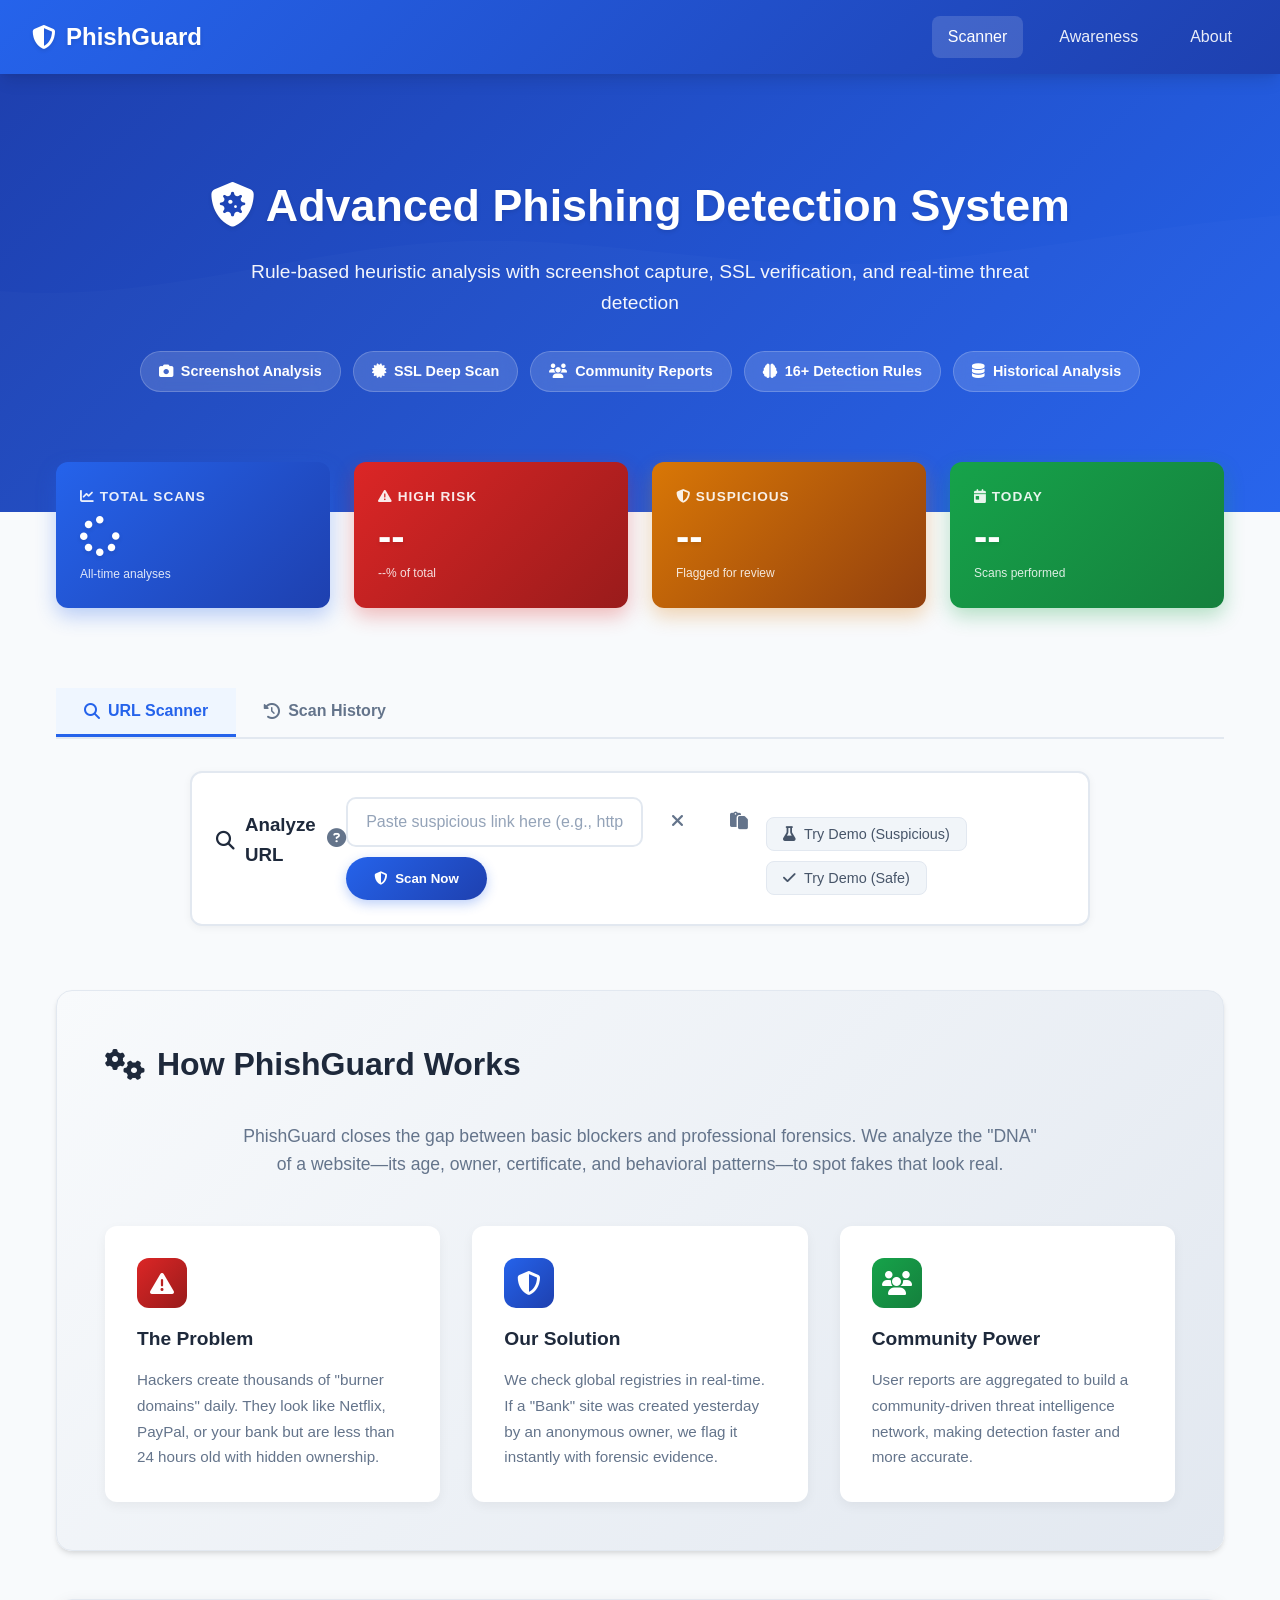
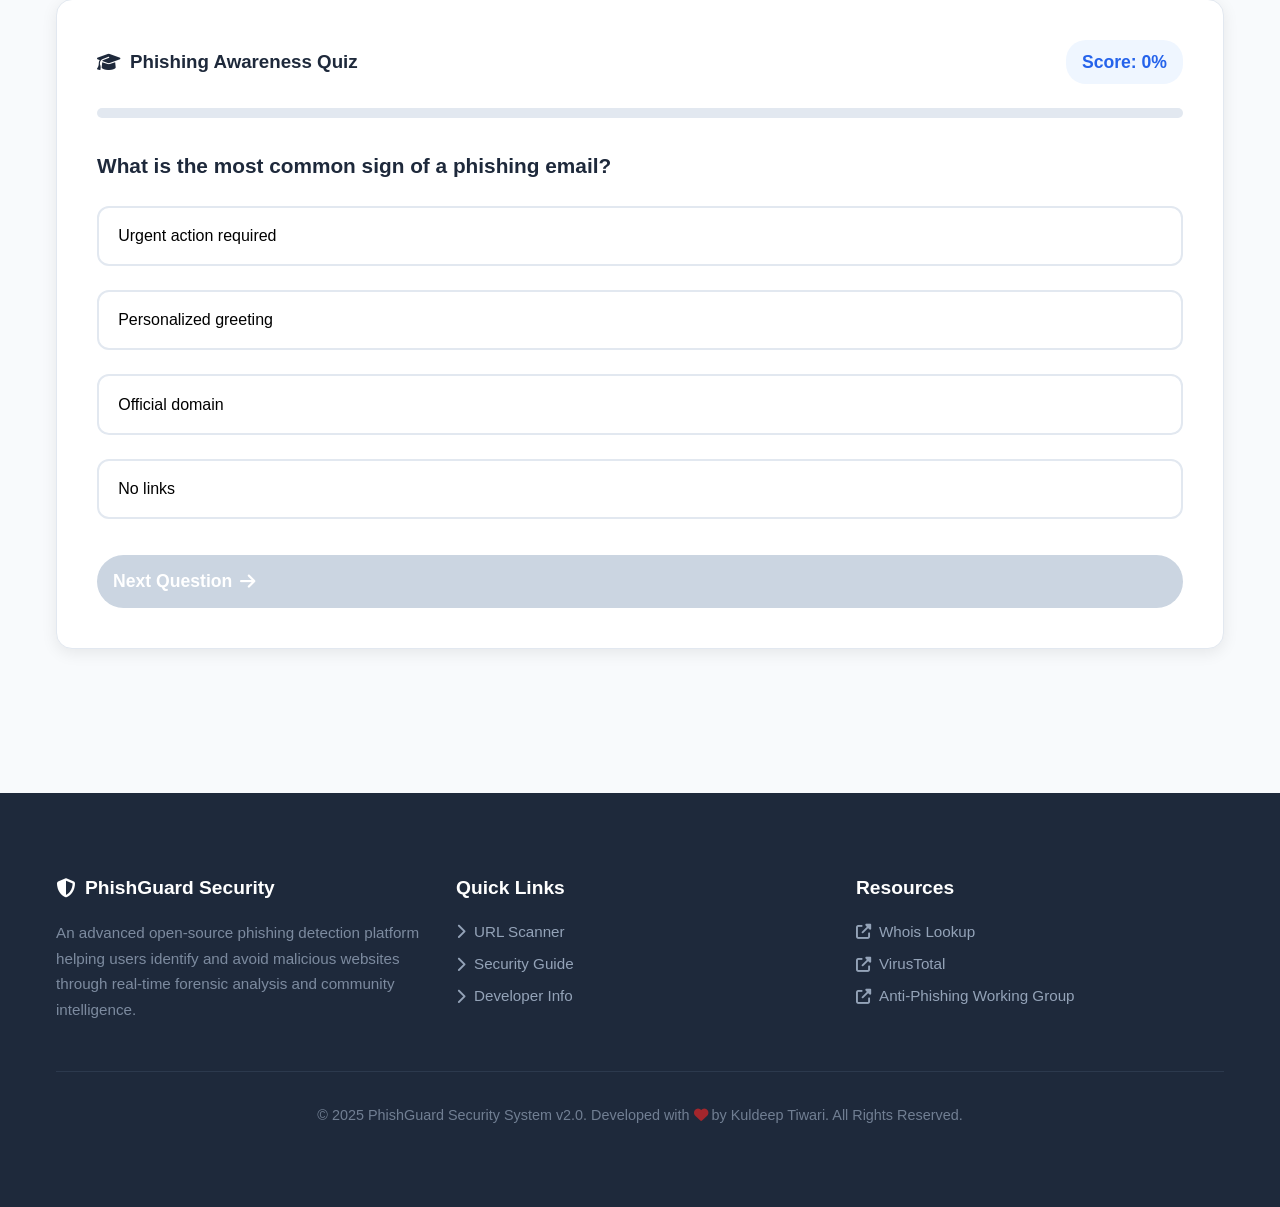
==== commit cf617ef9: "Update app logic and Render deployment config" ====
--- a/index.html
+++ b/index.html
@@ -3,9 +3,10 @@
 <head>
     <meta charset="UTF-8">
     <meta name="viewport" content="width=device-width, initial-scale=1.0">
-    <title>PhishGuard - Advanced Phishing Detection System v2.0</title>
+    <title>PhishGuard - Phishing Detection System </title>
     <link rel="stylesheet" href="style.css">
     <link rel="stylesheet" href="https://cdnjs.cloudflare.com/ajax/libs/font-awesome/6.4.0/css/all.min.css">
+    <link rel="icon" type="image/png" href="/static/logo.png">
     <style>
         /* Phase 2 Additional Styles */
         .version-badge {
@@ -338,12 +339,11 @@
     <nav class="navbar">
         <div class="logo">
             <i class="fas fa-shield-alt"></i> PhishGuard
-            <span class="version-badge">v2.0</span>
         </div>
         <ul class="nav-links">
-            <li><a href="#" class="active"><i class="fas fa-home"></i> Scanner</a></li>
-            <li><a href="#awareness"><i class="fas fa-graduation-cap"></i> Awareness</a></li>
-            <li><a href="#about"><i class="fas fa-info-circle"></i> About</a></li>
+	<li><a href="/" class="active">Scanner</a></li>
+	<li><a href="/awareness">Awareness</a></li>
+	<li><a href="/about">About</a></li>
         </ul>
     </nav>
 
@@ -355,8 +355,7 @@
                 Advanced Phishing Detection System
             </h1>
             <p style="font-size: 1.2rem; opacity: 0.95; margin-bottom: 2rem; max-width: 800px; margin-left: auto; margin-right: auto;">
-                AI-powered forensic analysis with screenshot capture, SSL verification, 
-                community intelligence, and real-time threat detection
+		Rule-based heuristic analysis with screenshot capture, SSL verification, and real-time threat detection
             </p>
             
             <div class="feature-pills">
@@ -412,10 +411,8 @@
         <div class="tabs-container">
             <button class="tab-button active" onclick="switchTab('scanner')">
                 <i class="fas fa-magnifying-glass"></i> URL Scanner
-            </button>
-            <button class="tab-button" onclick="switchTab('batch')">
-                <i class="fas fa-list-check"></i> Batch Analysis
-            </button>
+
+	</button>
             <button class="tab-button" onclick="switchTab('history')">
                 <i class="fas fa-history"></i> Scan History
             </button>
